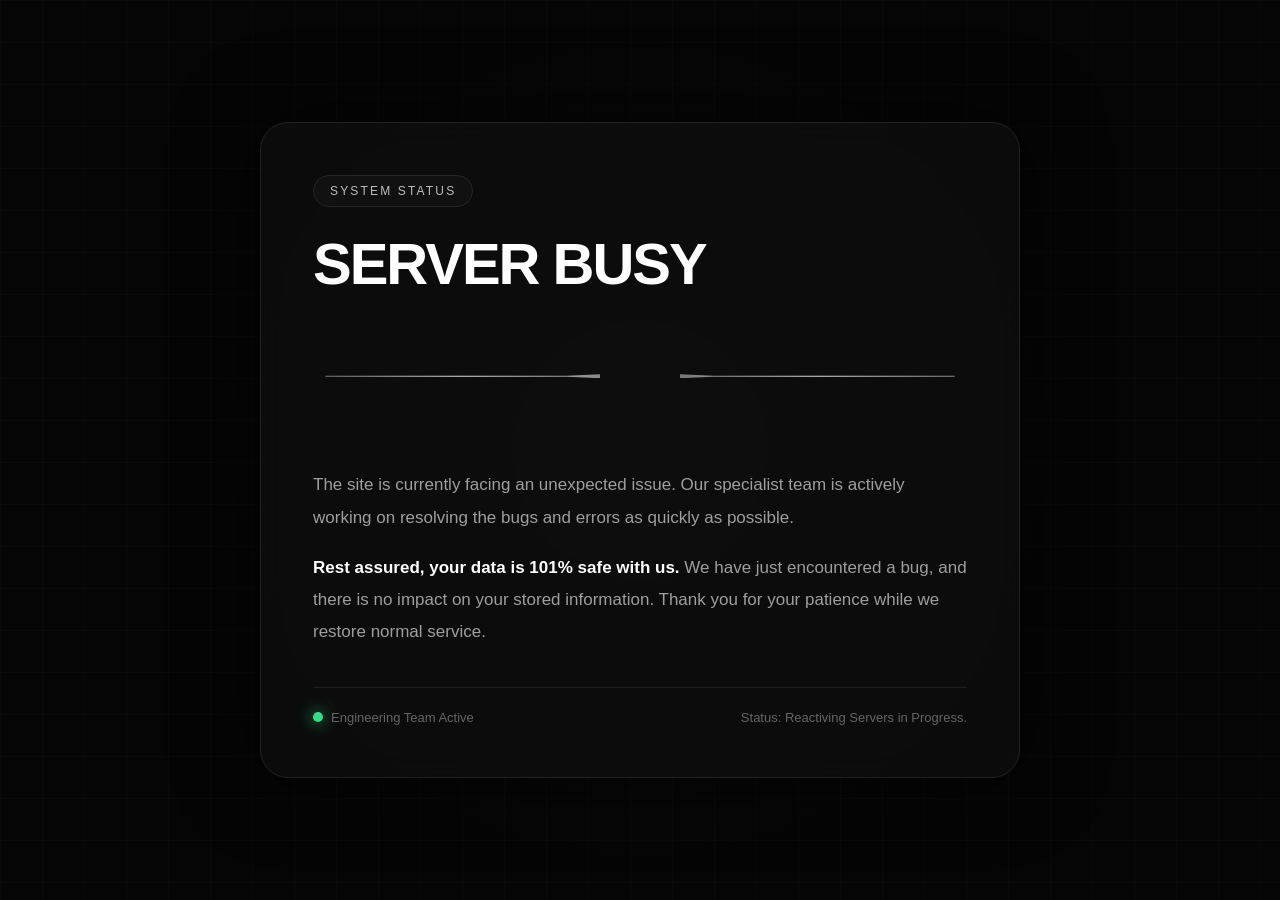
==== index.html @ 3a832b1e "Rename server_index.html to index.html" ====
<!DOCTYPE html>
<html lang="en">
<head>
<meta charset="UTF-8">
<meta name="viewport" content="width=device-width,initial-scale=1.0">
<title>Server Busy</title>
<style>
*{margin:0;padding:0;box-sizing:border-box}
html,body{
height:100%;
overflow:hidden;
background:#050505;
font-family:Inter,Segoe UI,Arial,sans-serif;
color:#fff
}
body{
display:flex;
align-items:center;
justify-content:center;
position:relative
}
body:before{
content:"";
position:absolute;
inset:0;
background:
radial-gradient(circle at center,rgba(255,255,255,.03),transparent 55%),
linear-gradient(rgba(255,255,255,.015) 1px,transparent 1px),
linear-gradient(90deg,rgba(255,255,255,.015) 1px,transparent 1px);
background-size:100% 100%,42px 42px,42px 42px;
animation:grid 18s linear infinite
}
@keyframes grid{
from{transform:translateY(0)}
to{transform:translateY(42px)}
}
.card{
position:relative;
z-index:2;
width:min(760px,92%);
padding:52px;
background:rgba(14,14,14,.82);
border:1px solid #222;
border-radius:28px;
backdrop-filter:blur(14px);
box-shadow:0 0 80px rgba(0,0,0,.7)
}
.badge{
display:inline-flex;
align-items:center;
gap:10px;
padding:8px 16px;
border-radius:999px;
background:#111;
border:1px solid #262626;
font-size:12px;
letter-spacing:.18em;
text-transform:uppercase;
color:#bdbdbd;
margin-bottom:28px
}
h1{
font-size:58px;
font-weight:800;
line-height:1;
margin-bottom:28px;
letter-spacing:-2px
}
.busy{
color:#fff
}
.wire{
display:flex;
align-items:center;
justify-content:center;
margin:22px 0 38px;
height:110px;
position:relative
}
.left,.right{
height:4px;
width:42%;
background:linear-gradient(90deg,#777,#ddd,#888);
position:relative
}
.left{
clip-path:polygon(0 40%,88% 40%,100% 0,100% 100%,88% 60%,0 60%)
}
.right{
clip-path:polygon(0 0,12% 40%,100% 40%,100% 60%,12% 60%,0 100%)
}
.break{
width:80px;
height:80px;
position:relative;
display:flex;
align-items:center;
justify-content:center
}
.spark{
position:absolute;
width:4px;
height:28px;
background:#fff;
border-radius:10px;
transform-origin:center bottom;
opacity:0;
animation:spark 1.2s infinite
}
.spark:nth-child(1){transform:rotate(0deg) translateY(-18px);animation-delay:.1s}
.spark:nth-child(2){transform:rotate(45deg) translateY(-18px);animation-delay:.25s}
.spark:nth-child(3){transform:rotate(90deg) translateY(-18px);animation-delay:.45s}
.spark:nth-child(4){transform:rotate(135deg) translateY(-18px);animation-delay:.65s}
.spark:nth-child(5){transform:rotate(180deg) translateY(-18px);animation-delay:.85s}
.spark:nth-child(6){transform:rotate(225deg) translateY(-18px);animation-delay:1s}
.spark:nth-child(7){transform:rotate(270deg) translateY(-18px);animation-delay:1.15s}
.spark:nth-child(8){transform:rotate(315deg) translateY(-18px);animation-delay:1.3s}
@keyframes spark{
0%,100%{opacity:0;transform:scale(.2)}
35%{
opacity:1;
box-shadow:
0 0 12px #fff,
0 0 24px #fff,
0 0 40px #ffb347,
0 0 70px #ff8800;
}
55%{opacity:0}
}
p{
font-size:17px;
line-height:1.9;
color:#9f9f9f
}
.highlight{
color:#fff;
font-weight:600
}
.footer{
display:flex;
justify-content:space-between;
margin-top:38px;
padding-top:22px;
border-top:1px solid #1f1f1f;
font-size:13px;
color:#666
}
.dot{
display:inline-block;
width:10px;
height:10px;
border-radius:50%;
background:#39d98a;
margin-right:8px;
box-shadow:0 0 16px #39d98a;
animation:pulse 2s infinite
}
@keyframes pulse{
50%{transform:scale(1.35);opacity:.5}
}
@media(max-width:700px){
.card{padding:34px}
h1{font-size:40px}
.wire{height:90px}
p{font-size:15px}
.footer{
flex-direction:column;
gap:10px
}
}
</style>
</head>
<body>

<div class="card">

<div class="badge">System Status</div>

<h1><span class="busy">SERVER BUSY</span></h1>

<div class="wire">
<div class="left"></div>
<div class="break">
<span class="spark"></span>
<span class="spark"></span>
<span class="spark"></span>
<span class="spark"></span>
<span class="spark"></span>
<span class="spark"></span>
<span class="spark"></span>
<span class="spark"></span>
</div>
<div class="right"></div>
</div>

<p>
The site is currently facing an unexpected issue. Our specialist team is actively working on resolving the bugs and errors as quickly as possible.
</p>

<br>

<p>
<span class="highlight">Rest assured, your data is 101% safe with us.</span> We have just encountered a bug, and there is no impact on your stored information. Thank you for your patience while we restore normal service.
</p>

<div class="footer">
<div><span class="dot"></span>Engineering Team Active</div>
<div>Status: Reactiving Servers in Progress.</div>
</div>

</div>

</body>
</html>
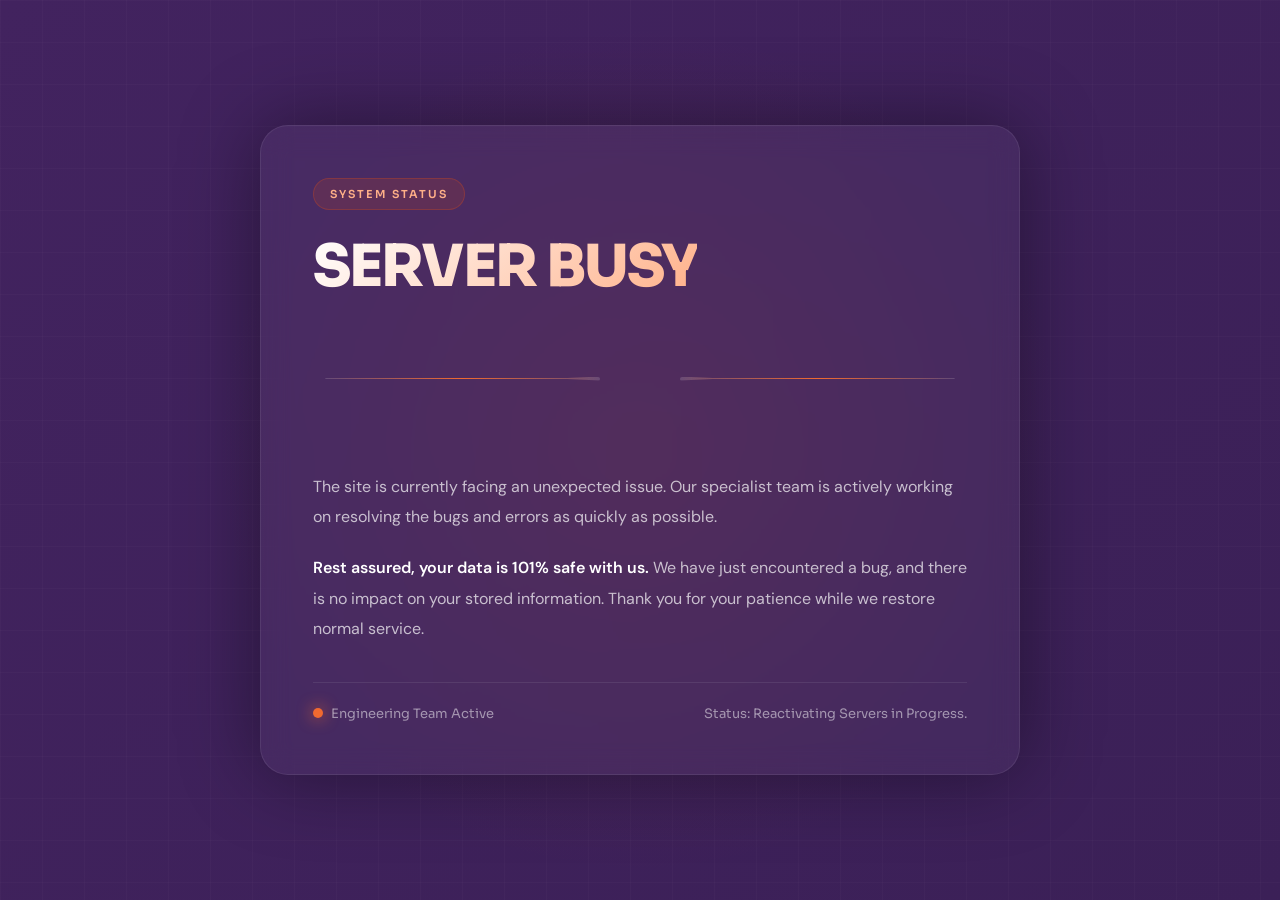
==== commit b5171cd9: "Update index.html" ====
--- a/index.html
+++ b/index.html
@@ -4,108 +4,129 @@
 <meta charset="UTF-8">
 <meta name="viewport" content="width=device-width,initial-scale=1.0">
 <title>Server Busy</title>
+<link rel="preconnect" href="https://fonts.googleapis.com">
+<link href="https://fonts.googleapis.com/css2?family=Sora:wght@400;500;600;700;800&family=DM+Sans:wght@400;500;600&display=swap" rel="stylesheet">
 <style>
 *{margin:0;padding:0;box-sizing:border-box}
+:root{
+  --purple:#42235F;
+  --purple-dark:#3B2057;
+  --orange:#D94A18;
+  --orange-dark:#B93D12;
+  --orange-light:#F06A30;
+  --white:#FFFFFF;
+  --surface-soft:#F6F4FA;
+  --text:#1A1A2E;
+  --muted:#8A8A9E;
+  --border:rgba(66,35,95,0.08);
+}
 html,body{
-height:100%;
-overflow:hidden;
-background:#050505;
-font-family:Inter,Segoe UI,Arial,sans-serif;
-color:#fff
+  height:100%;
+  overflow:hidden;
+  background:linear-gradient(135deg,var(--purple) 0%,var(--purple-dark) 100%);
+  font-family:'DM Sans',sans-serif;
+  color:#fff;
 }
 body{
-display:flex;
-align-items:center;
-justify-content:center;
-position:relative
+  display:flex;
+  align-items:center;
+  justify-content:center;
+  position:relative;
 }
 body:before{
-content:"";
-position:absolute;
-inset:0;
-background:
-radial-gradient(circle at center,rgba(255,255,255,.03),transparent 55%),
-linear-gradient(rgba(255,255,255,.015) 1px,transparent 1px),
-linear-gradient(90deg,rgba(255,255,255,.015) 1px,transparent 1px);
-background-size:100% 100%,42px 42px,42px 42px;
-animation:grid 18s linear infinite
+  content:"";
+  position:absolute;
+  inset:0;
+  background:
+    radial-gradient(circle at center,rgba(217,74,24,.08),transparent 55%),
+    linear-gradient(rgba(255,255,255,.02) 1px,transparent 1px),
+    linear-gradient(90deg,rgba(255,255,255,.02) 1px,transparent 1px);
+  background-size:100% 100%,42px 42px,42px 42px;
+  animation:grid 18s linear infinite;
 }
 @keyframes grid{
-from{transform:translateY(0)}
-to{transform:translateY(42px)}
+  from{transform:translateY(0)}
+  to{transform:translateY(42px)}
 }
 .card{
-position:relative;
-z-index:2;
-width:min(760px,92%);
-padding:52px;
-background:rgba(14,14,14,.82);
-border:1px solid #222;
-border-radius:28px;
-backdrop-filter:blur(14px);
-box-shadow:0 0 80px rgba(0,0,0,.7)
+  position:relative;
+  z-index:2;
+  width:min(760px,92%);
+  padding:52px;
+  background:rgba(255,255,255,.04);
+  border:1px solid rgba(255,255,255,.08);
+  border-radius:28px;
+  backdrop-filter:blur(14px);
+  box-shadow:0 0 80px rgba(0,0,0,.4);
 }
 .badge{
-display:inline-flex;
-align-items:center;
-gap:10px;
-padding:8px 16px;
-border-radius:999px;
-background:#111;
-border:1px solid #262626;
-font-size:12px;
-letter-spacing:.18em;
-text-transform:uppercase;
-color:#bdbdbd;
-margin-bottom:28px
+  display:inline-flex;
+  align-items:center;
+  gap:10px;
+  padding:8px 16px;
+  border-radius:999px;
+  background:rgba(217,74,24,.15);
+  border:1px solid rgba(217,74,24,.3);
+  font-family:'Sora',sans-serif;
+  font-size:11px;
+  letter-spacing:.18em;
+  text-transform:uppercase;
+  color:#FFB088;
+  margin-bottom:28px;
+  font-weight:600;
 }
 h1{
-font-size:58px;
-font-weight:800;
-line-height:1;
-margin-bottom:28px;
-letter-spacing:-2px
+  font-family:'Sora',sans-serif;
+  font-size:58px;
+  font-weight:800;
+  line-height:1;
+  margin-bottom:28px;
+  letter-spacing:-2px;
 }
 .busy{
-color:#fff
+  background:linear-gradient(135deg,#FFFFFF 0%,#FFB088 100%);
+  -webkit-background-clip:text;
+  -webkit-text-fill-color:transparent;
+  background-clip:text;
 }
 .wire{
-display:flex;
-align-items:center;
-justify-content:center;
-margin:22px 0 38px;
-height:110px;
-position:relative
+  display:flex;
+  align-items:center;
+  justify-content:center;
+  margin:22px 0 38px;
+  height:110px;
+  position:relative;
 }
 .left,.right{
-height:4px;
-width:42%;
-background:linear-gradient(90deg,#777,#ddd,#888);
-position:relative
+  height:4px;
+  width:42%;
+  background:linear-gradient(90deg,rgba(255,255,255,.15),var(--orange-light),rgba(255,255,255,.15));
+  position:relative;
+  border-radius:2px;
 }
 .left{
-clip-path:polygon(0 40%,88% 40%,100% 0,100% 100%,88% 60%,0 60%)
+  clip-path:polygon(0 40%,88% 40%,100% 0,100% 100%,88% 60%,0 60%);
 }
 .right{
-clip-path:polygon(0 0,12% 40%,100% 40%,100% 60%,12% 60%,0 100%)
+  clip-path:polygon(0 0,12% 40%,100% 40%,100% 60%,12% 60%,0 100%);
 }
 .break{
-width:80px;
-height:80px;
-position:relative;
-display:flex;
-align-items:center;
-justify-content:center
+  width:80px;
+  height:80px;
+  position:relative;
+  display:flex;
+  align-items:center;
+  justify-content:center;
 }
 .spark{
-position:absolute;
-width:4px;
-height:28px;
-background:#fff;
-border-radius:10px;
-transform-origin:center bottom;
-opacity:0;
-animation:spark 1.2s infinite
+  position:absolute;
+  width:4px;
+  height:28px;
+  background:var(--orange-light);
+  border-radius:10px;
+  transform-origin:center bottom;
+  opacity:0;
+  animation:spark 1.2s infinite;
 }
 .spark:nth-child(1){transform:rotate(0deg) translateY(-18px);animation-delay:.1s}
 .spark:nth-child(2){transform:rotate(45deg) translateY(-18px);animation-delay:.25s}
@@ -116,57 +137,59 @@
 .spark:nth-child(7){transform:rotate(270deg) translateY(-18px);animation-delay:1.15s}
 .spark:nth-child(8){transform:rotate(315deg) translateY(-18px);animation-delay:1.3s}
 @keyframes spark{
-0%,100%{opacity:0;transform:scale(.2)}
-35%{
-opacity:1;
-box-shadow:
-0 0 12px #fff,
-0 0 24px #fff,
-0 0 40px #ffb347,
-0 0 70px #ff8800;
-}
-55%{opacity:0}
+  0%,100%{opacity:0;transform:scale(.2)}
+  35%{
+    opacity:1;
+    box-shadow:
+      0 0 12px #fff,
+      0 0 24px var(--orange-light),
+      0 0 40px var(--orange),
+      0 0 70px var(--orange-dark);
+  }
+  55%{opacity:0}
 }
 p{
-font-size:17px;
-line-height:1.9;
-color:#9f9f9f
+  font-size:16px;
+  line-height:1.9;
+  color:rgba(255,255,255,.7);
 }
 .highlight{
-color:#fff;
-font-weight:600
+  color:#fff;
+  font-weight:600;
 }
 .footer{
-display:flex;
-justify-content:space-between;
-margin-top:38px;
-padding-top:22px;
-border-top:1px solid #1f1f1f;
-font-size:13px;
-color:#666
+  display:flex;
+  justify-content:space-between;
+  margin-top:38px;
+  padding-top:22px;
+  border-top:1px solid rgba(255,255,255,.08);
+  font-size:13px;
+  color:rgba(255,255,255,.5);
+  font-family:'Sora',sans-serif;
 }
 .dot{
-display:inline-block;
-width:10px;
-height:10px;
-border-radius:50%;
-background:#39d98a;
-margin-right:8px;
-box-shadow:0 0 16px #39d98a;
-animation:pulse 2s infinite
+  display:inline-block;
+  width:10px;
+  height:10px;
+  border-radius:50%;
+  background:var(--orange-light);
+  margin-right:8px;
+  box-shadow:0 0 16px var(--orange-light);
+  animation:pulse 2s infinite;
 }
 @keyframes pulse{
-50%{transform:scale(1.35);opacity:.5}
+  50%{transform:scale(1.35);opacity:.5}
 }
 @media(max-width:700px){
-.card{padding:34px}
-h1{font-size:40px}
-.wire{height:90px}
-p{font-size:15px}
-.footer{
-flex-direction:column;
-gap:10px
-}
+  .card{padding:34px 24px}
+  h1{font-size:40px;letter-spacing:-1px}
+  .wire{height:90px}
+  p{font-size:14px}
+  .footer{
+    flex-direction:column;
+    gap:10px;
+    font-size:12px;
+  }
 }
 </style>
 </head>
@@ -205,7 +228,7 @@
 
 <div class="footer">
 <div><span class="dot"></span>Engineering Team Active</div>
-<div>Status: Reactiving Servers in Progress.</div>
+<div>Status: Reactivating Servers in Progress.</div>
 </div>
 
 </div>
